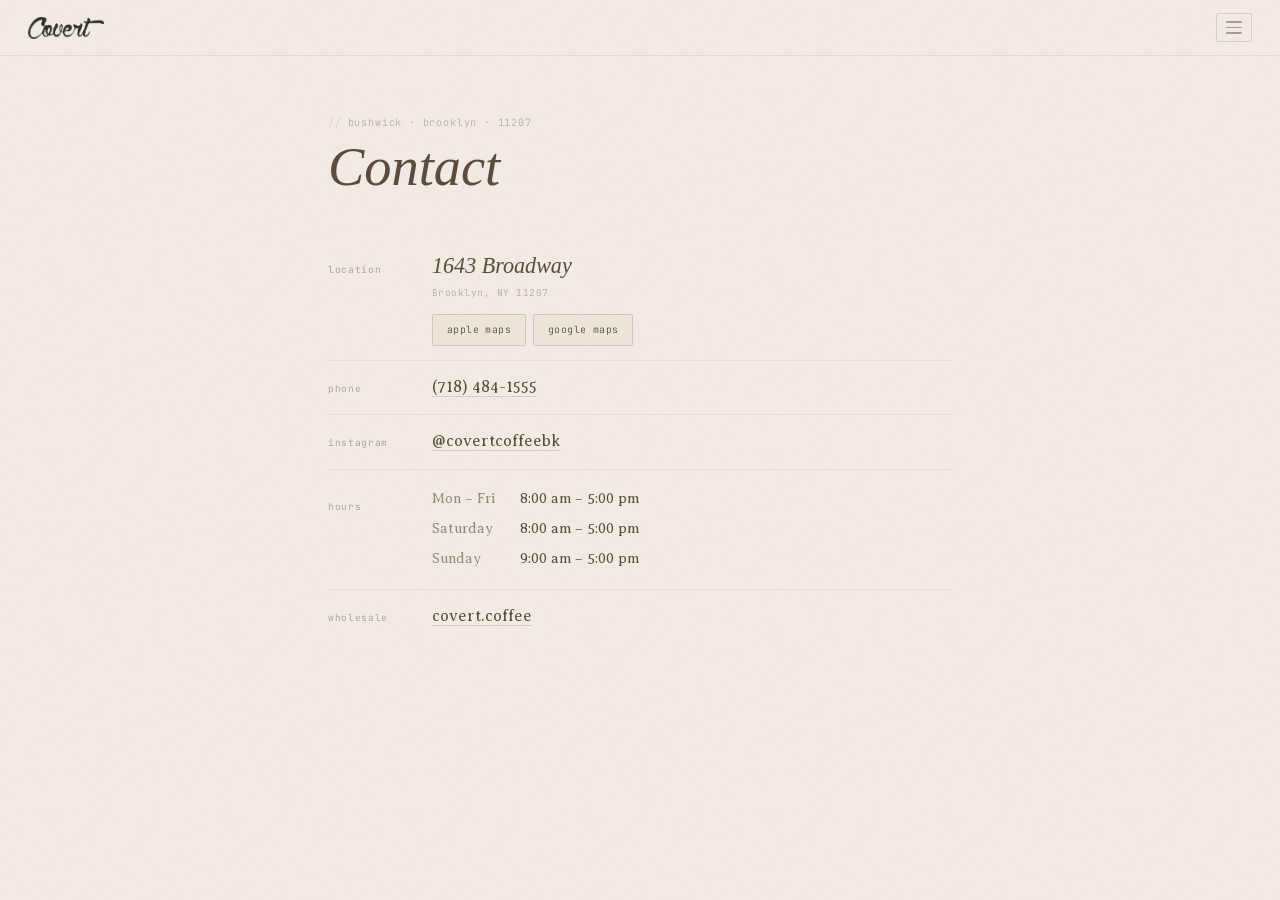
==== contact.html @ 2f89835c "Add Wholesale dropdown toggle to menu and contact nav loaders Co-Authored-By: Claude Opus 4.6 (1M co" ====
<!DOCTYPE html>
<html lang="en">
<head>
  <meta charset="UTF-8">
  <meta name="viewport" content="width=device-width, initial-scale=1.0, viewport-fit=cover">
  <title>Contact — Covert Coffee</title>
  <link rel="preconnect" href="https://fonts.googleapis.com">
  <link rel="preconnect" href="https://fonts.gstatic.com" crossorigin>
  <link href="https://fonts.googleapis.com/css2?family=IM+Fell+French+Canon:ital@0;1&family=Averia+Serif+Libre:ital,wght@0,300;0,400;0,700;1,300;1,400;1,700&family=JetBrains+Mono:wght@300;400&display=swap" rel="stylesheet">
  <style>
    :root {
      --cream:    #F2E4BB;
      --tan:      #D9C2A7;
      --blush:    #F2E2CE;
      --linen:    #F2ECE4;
      --espresso: #594A3C;
      --ink:      #2a211a;
      --mono:     "JetBrains Mono", "Courier New", monospace;
    }

    *, *::before, *::after { box-sizing: border-box; margin: 0; padding: 0; }

    html {
      background: var(--linen);
      color: var(--ink);
      font-family: "IM Fell French Canon", serif;
      font-size: 17px;
      -webkit-font-smoothing: antialiased;
      overflow-x: hidden;
    }

    body::before {
      content: '';
      position: fixed; inset: 0;
      pointer-events: none;
      z-index: 1000;
      opacity: 0.046;
      background-image: url("data:image/svg+xml,%3Csvg viewBox='0 0 256 256' xmlns='http://www.w3.org/2000/svg'%3E%3Cfilter id='noise'%3E%3CfeTurbulence type='fractalNoise' baseFrequency='0.9' numOctaves='4' stitchTiles='stitch'/%3E%3C/filter%3E%3Crect width='100%25' height='100%25' filter='url(%23noise)' opacity='1'/%3E%3C/svg%3E");
      background-size: 180px;
    }

    /* ── NAV ── */
    nav {
      position: relative;
      top: 0; left: 0; right: 0;
      z-index: 800;
      display: flex;
      align-items: center;
      justify-content: space-between;
      padding: 0 28px;
      height: 56px;
      background: var(--linen);
      border-bottom: 1px solid rgba(89,74,60,0.1);
      gap: 16px;
    }
    .nav-logo img { height: 22px; width: auto; display: block; opacity: 0.82; flex-shrink: 0; }
    .nav-right { display: flex; align-items: center; gap: 14px; }

    .hamburger {
      background: none;
      border: 1px solid rgba(92,74,56,0.18);
      border-radius: 2px;
      padding: 7px 9px;
      cursor: pointer;
      display: flex;
      flex-direction: column;
      gap: 4px;
      -webkit-tap-highlight-color: transparent;
      transition: border-color 0.2s;
    }
    .hamburger:hover { border-color: rgba(92,74,56,0.4); }
    .hamburger span {
      display: block; width: 16px; height: 1.5px;
      background: var(--espresso); opacity: 0.5; border-radius: 1px;
    }

    .nav-drawer {
      display: none;
      position: fixed; inset: 0;
      z-index: 9500;
      background: rgba(43,31,21,0.88);
      backdrop-filter: blur(8px);
      -webkit-backdrop-filter: blur(8px);
    }
    .nav-drawer.open { display: flex; animation: fadeIn 0.2s ease both; }
    @keyframes fadeIn { from { opacity: 0; } to { opacity: 1; } }
    .nav-drawer-inner {
      margin-left: auto;
      width: 280px; max-width: 85vw; height: 100%;
      background: var(--linen);
      padding: 28px 24px;
      overflow-y: auto;
      display: flex; flex-direction: column; gap: 0;
      animation: slideIn 0.25s ease both;
    }
    @keyframes slideIn { from { transform: translateX(100%); } to { transform: translateX(0); } }
    .drawer-close {
      align-self: flex-end;
      background: none;
      border: 1px solid rgba(92,74,56,0.18);
      border-radius: 2px;
      font-family: var(--mono);
      font-size: 0.62rem;
      color: var(--espresso);
      opacity: 0.5;
      cursor: pointer;
      padding: 6px 10px;
      margin-bottom: 28px;
      -webkit-tap-highlight-color: transparent;
      transition: opacity 0.15s;
    }
    .drawer-close:hover { opacity: 0.9; }
    .drawer-section-label {
      font-family: var(--mono);
      font-size: 0.48rem;
      letter-spacing: 0.14em;
      color: var(--espresso);
      opacity: 0.28;
      text-transform: uppercase;
      margin: 20px 0 10px;
    }
    .drawer-section-label:first-of-type { margin-top: 0; }
    .drawer-link {
      display: block;
      font-family: "IM Fell French Canon", serif;
      font-size: 1.1rem;
      color: var(--espresso);
      text-decoration: none;
      padding: 10px 0;
      border-bottom: 1px solid rgba(92,74,56,0.07);
      transition: opacity 0.15s;
      opacity: 0.78;
    }
    .drawer-link:hover { opacity: 1; }
    .drawer-link:last-child { border-bottom: none; }

    .drawer-dropdown { border-bottom: 1px solid rgba(92,74,56,0.07); }
    .drawer-dropdown-toggle {
      display: flex; align-items: center; justify-content: space-between;
      width: 100%; background: none; border: none;
      font-family: "IM Fell French Canon", serif; font-size: 1.1rem;
      color: var(--espresso); text-align: left; padding: 10px 0;
      cursor: pointer; opacity: 0.78; transition: opacity 0.15s;
    }
    .drawer-dropdown-toggle:hover { opacity: 1; }
    .drawer-dropdown-toggle .dd-arrow { font-size: 0.7rem; opacity: 0.4; transition: transform 0.25s ease; }
    .drawer-dropdown.open .dd-arrow { transform: rotate(90deg); }
    .drawer-dropdown-content {
      max-height: 0; overflow: hidden;
      transition: max-height 0.3s ease, padding 0.3s ease; padding: 0 0 0 4px;
    }
    .drawer-dropdown.open .drawer-dropdown-content { max-height: 120px; padding: 0 0 12px 4px; }
    .drawer-dropdown-content .dd-line {
      font-family: "Averia Serif Libre", serif; font-weight: 300;
      font-size: 0.88rem; color: var(--espresso); opacity: 0.55; line-height: 1.6;
    }
    .drawer-dropdown-content .dd-line a {
      color: var(--espresso); text-decoration: none; border-bottom: 1px dotted rgba(92,74,56,0.25);
    }

    /* ── PAGE HEADER ── */
    .page-header {
      padding: 60px 28px 40px;
      max-width: 680px;
      margin: 0 auto;
    }
    .mono-label {
      font-family: var(--mono);
      font-weight: 300;
      font-size: 0.6rem;
      letter-spacing: 0.08em;
      color: var(--espresso);
      opacity: 0.38;
      margin-bottom: 8px;
      display: flex;
      align-items: center;
      gap: 6px;
    }
    .mono-label::before { content: '//'; opacity: 0.5; }
    .page-header h1 {
      font-size: clamp(2rem, 6vw, 3.2rem);
      font-style: italic;
      font-weight: 400;
      color: var(--espresso);
      line-height: 1.12;
    }

    /* ── CONTACT CONTENT ── */
    .content {
      max-width: 680px;
      margin: 0 auto;
      padding: 0 28px 80px;
    }

    .contact-row {
      display: grid;
      grid-template-columns: 88px 1fr;
      gap: 16px;
      padding: 14px 0;
      border-bottom: 1px solid rgba(92,74,56,0.07);
      align-items: baseline;
    }
    .contact-row:last-child { border-bottom: none; }

    .contact-key {
      font-family: var(--mono);
      font-size: 0.56rem;
      letter-spacing: 0.07em;
      color: var(--espresso);
      opacity: 0.44;
      padding-top: 1px;
    }
    .contact-val {
      font-family: "Averia Serif Libre", serif;
      font-weight: 300;
      font-size: 0.94rem;
      color: var(--espresso);
      line-height: 1.6;
    }
    .contact-val a {
      color: var(--espresso);
      text-decoration: none;
      border-bottom: 1px solid rgba(92,74,56,0.18);
      transition: opacity 0.15s;
    }
    .contact-val a:hover { opacity: 0.7; }

    .address-big {
      font-family: "IM Fell French Canon", serif;
      font-size: 1.3rem;
      font-style: italic;
      color: var(--espresso);
      line-height: 1.3;
    }
    .address-note {
      font-family: var(--mono);
      font-size: 0.56rem;
      letter-spacing: 0.05em;
      color: var(--espresso);
      opacity: 0.4;
      margin-top: 4px;
    }

    .map-links {
      display: flex;
      flex-wrap: wrap;
      gap: 7px;
      margin-top: 14px;
    }
    .map-link {
      font-family: var(--mono);
      font-size: 0.58rem;
      font-weight: 300;
      letter-spacing: 0.04em;
      color: var(--espresso);
      text-decoration: none;
      border: 1px solid rgba(92,74,56,0.2);
      background: rgba(92,74,56,0.03);
      padding: 10px 14px;
      border-radius: 2px;
      transition: background 0.15s, border-color 0.15s;
      display: inline-flex;
      align-items: center;
      justify-content: center;
      line-height: 1;
    }
    .map-link:hover { background: rgba(92,74,56,0.08); border-color: rgba(92,74,56,0.38); }

    .hours-table {
      font-family: "Averia Serif Libre", serif;
      font-weight: 300;
      font-size: 0.82rem;
      color: var(--espresso);
      border-collapse: collapse;
    }
    .hours-table td {
      padding: 4px 0;
    }
    .hours-table td:first-child {
      padding-right: 24px;
      opacity: 0.6;
    }

    @media (max-width: 600px) {
      .page-header { padding: 40px 20px 28px; }
      .content { padding: 0 20px 60px; }
      .contact-row { grid-template-columns: 1fr; gap: 4px; }
    }
  </style>
</head>
<body>

  <nav>
    <a class="nav-logo" href="index.html"><img src="logo.png" alt="Covert"></a>
    <div class="nav-right">
      <button class="hamburger" onclick="document.getElementById('nav-drawer').classList.add('open')">
        <span></span><span></span><span></span>
      </button>
    </div>
  </nav>

  <div class="nav-drawer" id="nav-drawer" onclick="if(event.target===this)this.classList.remove('open')">
    <div class="nav-drawer-inner">
      <button class="drawer-close" onclick="document.getElementById('nav-drawer').classList.remove('open')">✕ close</button>

      <div class="drawer-section-label">navigate</div>
      <div id="drawer-nav-links"></div>
    </div>
  </div>

  <div class="page-header">
    <p class="mono-label">bushwick · brooklyn · 11207</p>
    <h1>Contact</h1>
  </div>

  <div class="content">

    <div class="contact-row">
      <span class="contact-key">location</span>
      <div class="contact-val">
        <div class="address-big">1643 Broadway</div>
        <div class="address-note">Brooklyn, NY 11207</div>
        <div class="map-links">
          <a class="map-link" href="https://maps.apple.com/?address=1643+Broadway,Brooklyn,NY+11207&ll=40.6896,-73.9197&q=Covert+Coffee" target="_blank" rel="noopener">apple maps</a>
          <a class="map-link" href="https://www.google.com/maps/place/1643+Broadway,+Brooklyn,+NY+11207" target="_blank" rel="noopener">google maps</a>
        </div>
      </div>
    </div>

    <div class="contact-row">
      <span class="contact-key">phone</span>
      <div class="contact-val">
        <a href="tel:+17184841555">(718) 484-1555</a>
      </div>
    </div>

    <div class="contact-row">
      <span class="contact-key">instagram</span>
      <div class="contact-val">
        <a href="https://www.instagram.com/covertcoffeebk/" target="_blank" rel="noopener">@covertcoffeebk</a>
      </div>
    </div>

    <div class="contact-row">
      <span class="contact-key">hours</span>
      <div class="contact-val">
        <table class="hours-table">
          <tr><td>Mon – Fri</td><td>8:00 am – 5:00 pm</td></tr>
          <tr><td>Saturday</td><td>8:00 am – 5:00 pm</td></tr>
          <tr><td>Sunday</td><td>9:00 am – 5:00 pm</td></tr>
        </table>
      </div>
    </div>

    <div class="contact-row">
      <span class="contact-key">wholesale</span>
      <div class="contact-val">
        <a href="https://www.covert.coffee" target="_blank" rel="noopener">covert.coffee</a>
      </div>
    </div>

  </div>

  <script>
  document.addEventListener('keydown', function(e) {
    if (e.key === 'Escape') document.getElementById('nav-drawer').classList.remove('open');
  });

  fetch('nav.json').then(function(r) { return r.json(); }).then(function(links) {
    var c = document.getElementById('drawer-nav-links');
    if (!c) return;
    links.forEach(function(link) {
      if (link.label === 'Wholesale') {
        var wrap = document.createElement('div');
        wrap.className = 'drawer-dropdown';
        wrap.innerHTML = '<button class="drawer-dropdown-toggle">Wholesale <span class="dd-arrow">\u203a</span></button><div class="drawer-dropdown-content"><div class="dd-line" style="font-style:italic;">Coming soon!</div><div class="dd-line"><a href="tel:+17184841555">(718) 484-1555</a></div></div>';
        wrap.querySelector('.drawer-dropdown-toggle').onclick = function() { wrap.classList.toggle('open'); };
        c.appendChild(wrap);
      } else {
        var a = document.createElement('a');
        a.className = 'drawer-link';
        a.href = link.href;
        a.textContent = link.label;
        if (link.external) { a.target = '_blank'; a.rel = 'noopener'; }
        c.appendChild(a);
      }
    });
  });
  </script>

</body>
</html>
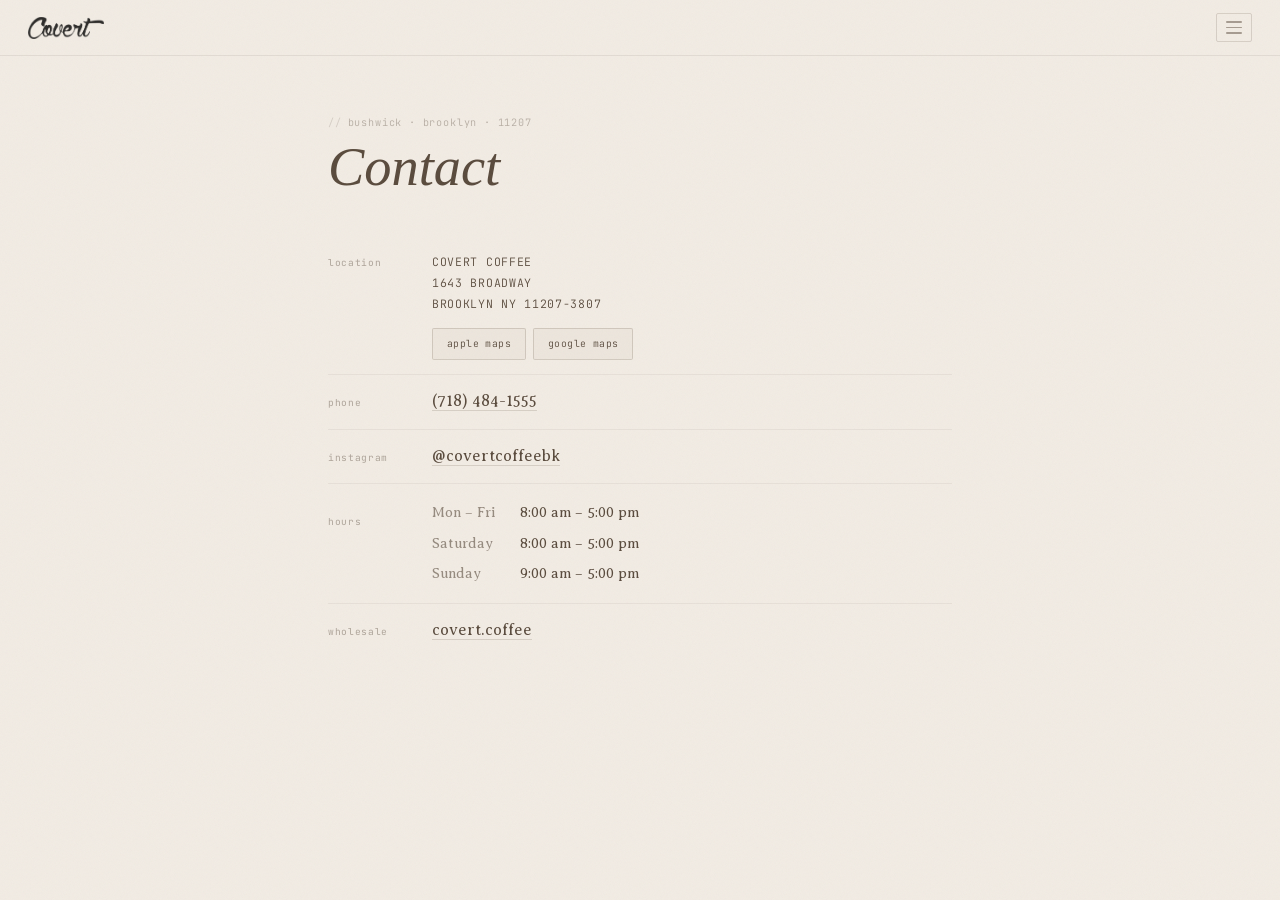
==== commit c9a98b3d: "Contact page: USPS-style mailing address with ZIP+4 COVERT COFFEE 1643 BROADWAY BROOKLYN NY 11207-38" ====
--- a/contact.html
+++ b/contact.html
@@ -3,7 +3,18 @@
 <head>
   <meta charset="UTF-8">
   <meta name="viewport" content="width=device-width, initial-scale=1.0, viewport-fit=cover">
-  <title>Contact — Covert Coffee</title>
+  <title>Contact — Covert Coffee | 1643 Broadway, Bushwick Brooklyn</title>
+  <meta name="description" content="Contact Covert Coffee at 1643 Broadway, Bushwick Brooklyn. Phone: (718) 484-1555. Hours: Mon-Sat 8am-5pm, Sun 9am-5pm. Directions and Instagram.">
+  <meta name="robots" content="index, follow">
+  <link rel="canonical" href="https://www.covert.nyc/contact.html">
+  <meta property="og:title" content="Contact — Covert Coffee">
+  <meta property="og:description" content="Visit Covert Coffee at 1643 Broadway, Bushwick Brooklyn. Phone, hours, directions.">
+  <meta property="og:url" content="https://www.covert.nyc/contact.html">
+  <meta property="og:type" content="website">
+  <meta name="twitter:card" content="summary">
+  <link rel="icon" href="data:image/svg+xml,<svg xmlns='http://www.w3.org/2000/svg' viewBox='0 0 24 24' fill='none' stroke='%23594A3C' stroke-width='1.5' stroke-linecap='round' stroke-linejoin='round'><path d='M17 8h1a4 4 0 0 1 0 8h-1'/><path d='M3 8h14v9a4 4 0 0 1-4 4H7a4 4 0 0 1-4-4V8z'/><line x1='6' y1='2' x2='6' y2='4'/><line x1='10' y1='2' x2='10' y2='4'/><line x1='14' y1='2' x2='14' y2='4'/></svg>">
+  <meta http-equiv="X-Content-Type-Options" content="nosniff">
+  <meta name="referrer" content="strict-origin-when-cross-origin">
   <link rel="preconnect" href="https://fonts.googleapis.com">
   <link rel="preconnect" href="https://fonts.gstatic.com" crossorigin>
   <link href="https://fonts.googleapis.com/css2?family=IM+Fell+French+Canon:ital@0;1&family=Averia+Serif+Libre:ital,wght@0,300;0,400;0,700;1,300;1,400;1,700&family=JetBrains+Mono:wght@300;400&display=swap" rel="stylesheet">
@@ -225,6 +236,18 @@
     }
     .contact-val a:hover { opacity: 0.7; }
 
+    .usps-address {
+      display: flex;
+      flex-direction: column;
+      font-family: var(--mono);
+      font-size: 0.68rem;
+      letter-spacing: 0.06em;
+      line-height: 1.8;
+      color: var(--espresso);
+      font-style: normal;
+      text-transform: uppercase;
+    }
+
     .address-big {
       font-family: "IM Fell French Canon", serif;
       font-size: 1.3rem;
@@ -293,7 +316,7 @@
   <nav>
     <a class="nav-logo" href="index.html"><img src="logo.png" alt="Covert"></a>
     <div class="nav-right">
-      <button class="hamburger" onclick="document.getElementById('nav-drawer').classList.add('open')">
+      <button class="hamburger" onclick="document.getElementById('nav-drawer').classList.add('open')" aria-label="Menu">
         <span></span><span></span><span></span>
       </button>
     </div>
@@ -318,11 +341,14 @@
     <div class="contact-row">
       <span class="contact-key">location</span>
       <div class="contact-val">
-        <div class="address-big">1643 Broadway</div>
-        <div class="address-note">Brooklyn, NY 11207</div>
+        <address class="usps-address">
+          <span>COVERT COFFEE</span>
+          <span>1643 BROADWAY</span>
+          <span>BROOKLYN NY 11207-3807</span>
+        </address>
         <div class="map-links">
-          <a class="map-link" href="https://maps.apple.com/?address=1643+Broadway,Brooklyn,NY+11207&ll=40.6896,-73.9197&q=Covert+Coffee" target="_blank" rel="noopener">apple maps</a>
-          <a class="map-link" href="https://www.google.com/maps/place/1643+Broadway,+Brooklyn,+NY+11207" target="_blank" rel="noopener">google maps</a>
+          <a class="map-link" href="https://maps.apple/p/2WMFaQ0~o0tfPP" target="_blank" rel="noopener">apple maps</a>
+          <a class="map-link" href="https://maps.app.goo.gl/FcmQHCoEsRMNnDzM9" target="_blank" rel="noopener">google maps</a>
         </div>
       </div>
     </div>
@@ -385,7 +411,7 @@
         c.appendChild(a);
       }
     });
-  });
+  }).catch(function(e) { console.warn('nav.json:', e); });
   </script>
 
 </body>
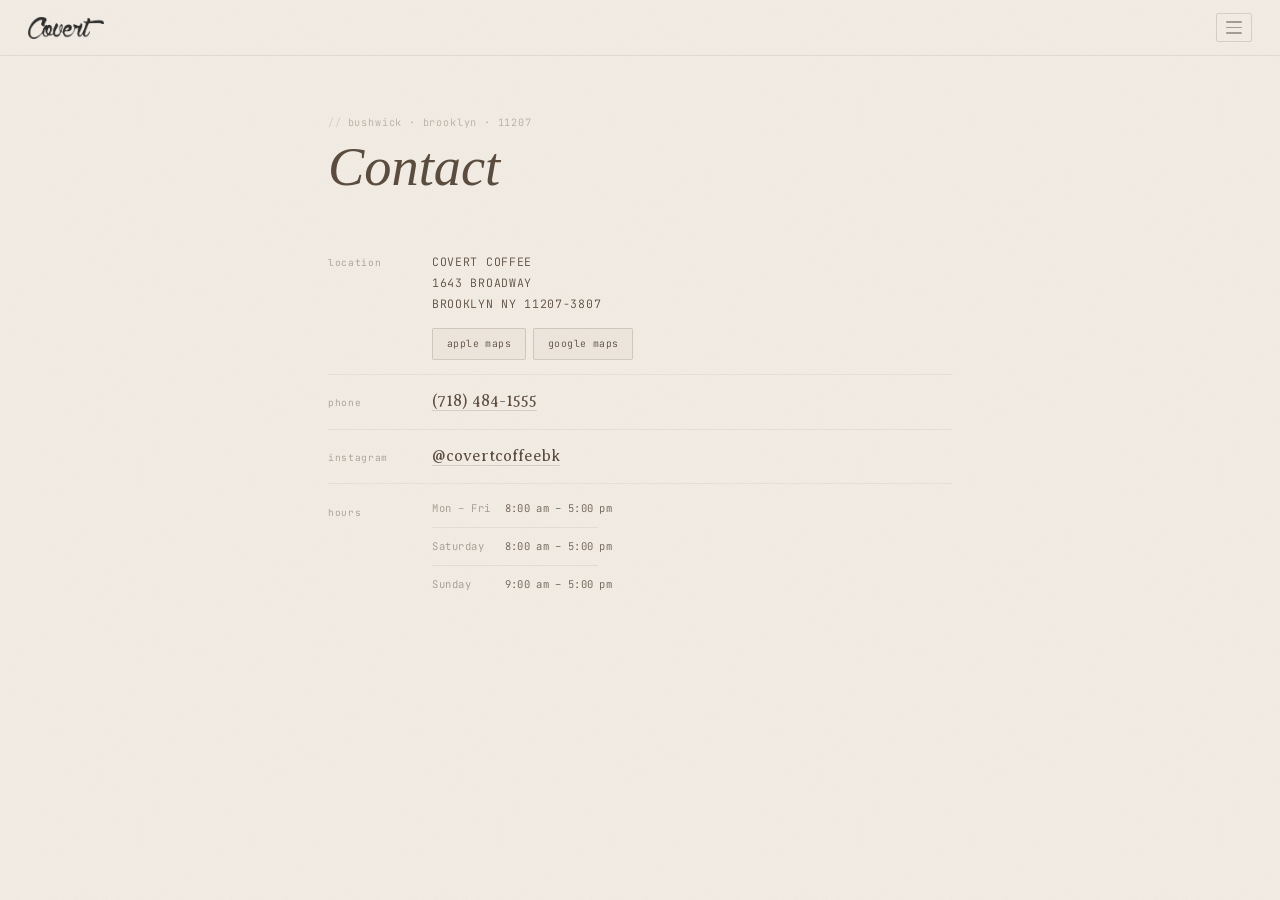
==== commit b899c028: "Clean up, polish contact page, improve footer visibility - Remove wholesale from contact page - Hour" ====
--- a/contact.html
+++ b/contact.html
@@ -289,19 +289,29 @@
     }
     .map-link:hover { background: rgba(92,74,56,0.08); border-color: rgba(92,74,56,0.38); }
 
-    .hours-table {
-      font-family: "Averia Serif Libre", serif;
+    .hours-sign { border-collapse: collapse; }
+    .hours-sign td {
+      font-family: var(--mono);
+      font-size: 0.62rem;
       font-weight: 300;
-      font-size: 0.82rem;
-      color: var(--espresso);
-      border-collapse: collapse;
-    }
-    .hours-table td {
-      padding: 4px 0;
-    }
-    .hours-table td:first-child {
-      padding-right: 24px;
-      opacity: 0.6;
+      color: var(--espresso);
+      padding: 3px 0;
+      line-height: 1.4;
+      white-space: nowrap;
+    }
+    .hours-sign td:first-child {
+      opacity: 0.52;
+      padding-right: 14px;
+      letter-spacing: 0.05em;
+    }
+    .hours-sign td:last-child {
+      opacity: 0.88;
+      letter-spacing: 0.03em;
+    }
+    .hours-divider {
+      height: 1px;
+      background: rgba(92,74,56,0.1);
+      margin: 5px 0;
     }
 
     @media (max-width: 600px) {
@@ -370,18 +380,13 @@
     <div class="contact-row">
       <span class="contact-key">hours</span>
       <div class="contact-val">
-        <table class="hours-table">
+        <table class="hours-sign">
           <tr><td>Mon – Fri</td><td>8:00 am – 5:00 pm</td></tr>
+          <tr><td colspan="2"><div class="hours-divider"></div></td></tr>
           <tr><td>Saturday</td><td>8:00 am – 5:00 pm</td></tr>
+          <tr><td colspan="2"><div class="hours-divider"></div></td></tr>
           <tr><td>Sunday</td><td>9:00 am – 5:00 pm</td></tr>
         </table>
-      </div>
-    </div>
-
-    <div class="contact-row">
-      <span class="contact-key">wholesale</span>
-      <div class="contact-val">
-        <a href="https://www.covert.coffee" target="_blank" rel="noopener">covert.coffee</a>
       </div>
     </div>
 
